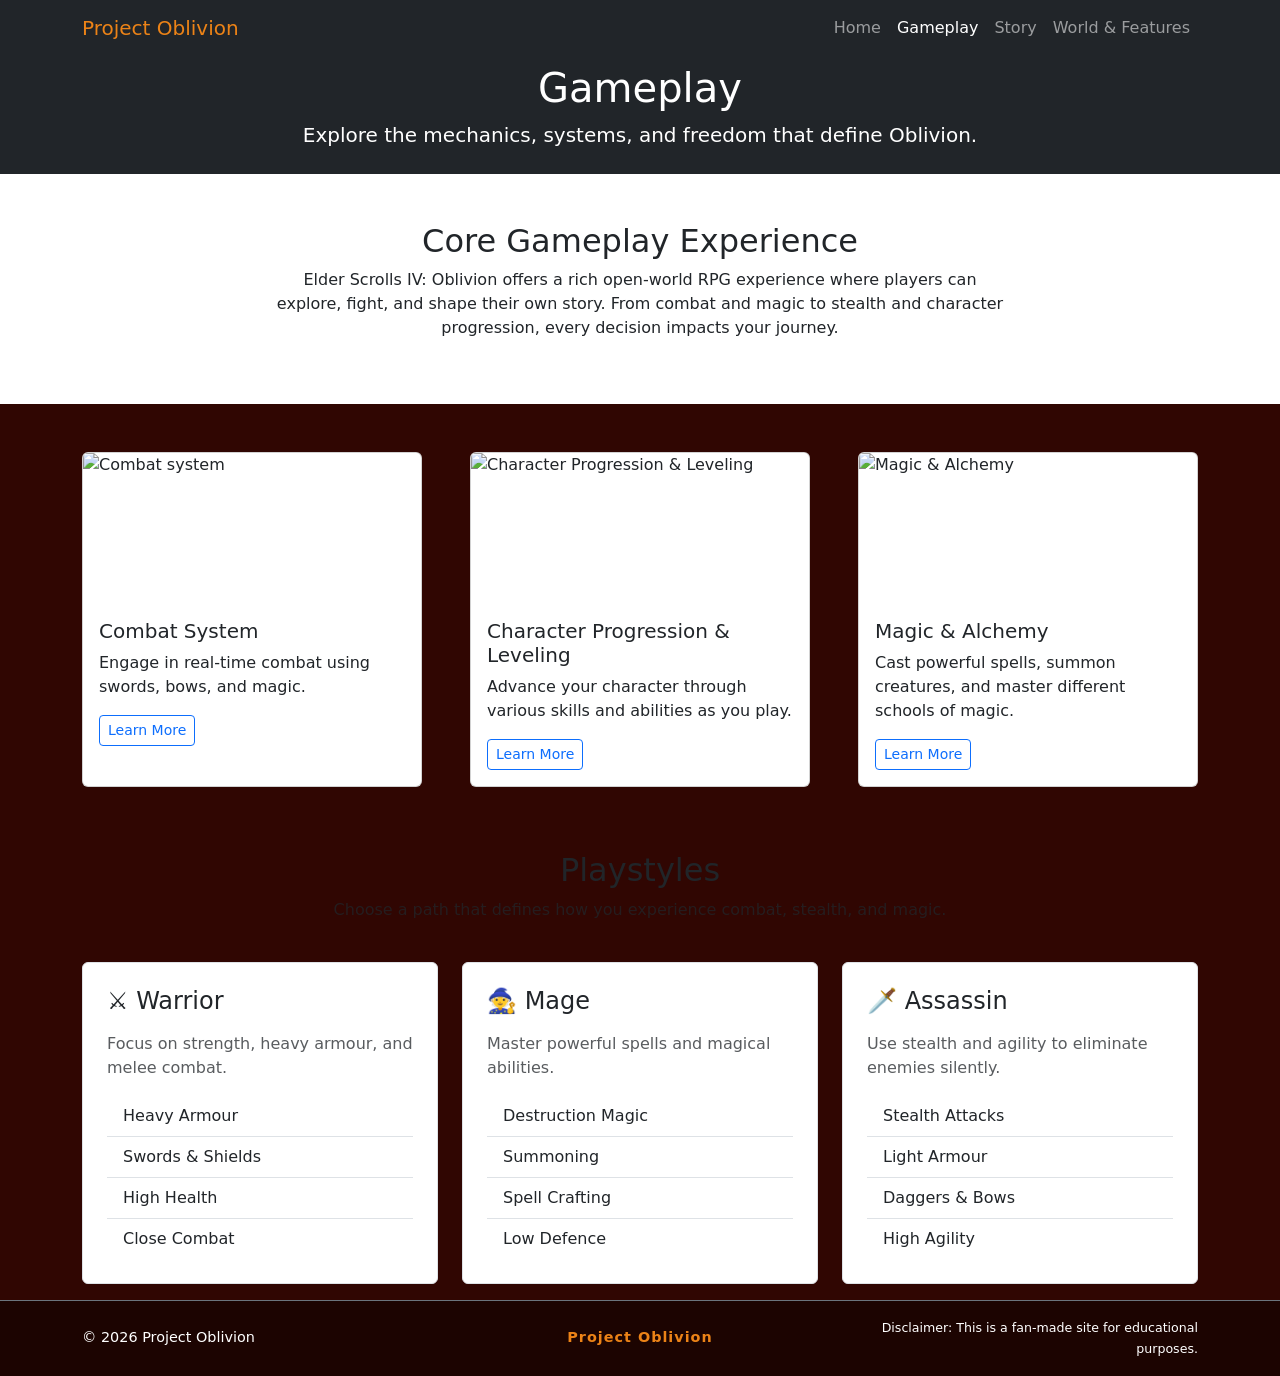
==== gameplay.html @ 2feae1a5 "Update section classes for gameplay styling and add background color Co-authored-by: Copilot <copilo" ====
<!doctype html>
<html lang="en">

<head>
  <meta charset="UTF-8" />
  <meta name="viewport" content="width=device-width, initial-scale=1.0" />

  <link rel="stylesheet" href="style.css" />
  <link href="https://cdn.jsdelivr.net/npm/bootstrap@5.3.3/dist/css/bootstrap.min.css" rel="stylesheet" />

  <title>Gameplay | Project Oblivion</title>
</head>

<body>
  <header>
    <nav class="navbar navbar-expand-lg navbar-dark bg-dark">
      <div class="container">
        <a class="navbar-brand" href="index.html">Project Oblivion</a>

        <button class="navbar-toggler" type="button" data-bs-toggle="collapse" data-bs-target="#mainNav"
          aria-controls="mainNav" aria-expanded="false" aria-label="Toggle navigation">
          <span class="navbar-toggler-icon"></span>
        </button>

        <div class="collapse navbar-collapse" id="mainNav">
          <ul class="navbar-nav ms-auto">
            <li class="nav-item">
              <a class="nav-link" href="index.html">Home</a>
            </li>
            <li class="nav-item">
              <a class="nav-link active" href="gameplay.html">Gameplay</a>
            </li>
            <li class="nav-item">
              <a class="nav-link" href="story.html">Story</a>
            </li>
            <li class="nav-item">
              <a class="nav-link" href="page3.html">World & Features</a>
            </li>
          </ul>
        </div>
      </div>
    </nav>
  </header>

  <main>
    <section class="bg-dark text-white text-center py-2">
      <div class="container">
        <h1 class="display-6">Gameplay</h1>
        <p class="lead">
          Explore the mechanics, systems, and freedom that define Oblivion.
        </p>
      </div>
    </section>

    <section class="py-5">
      <div class="container">
        <div class="row">
          <div class="col-lg-8 mx-auto text-center">
            <h2>Core Gameplay Experience</h2>
            <p>
              Elder Scrolls IV: Oblivion offers a rich open-world RPG
              experience where players can explore, fight, and shape their own
              story. From combat and magic to stealth and character
              progression, every decision impacts your journey.
            </p>
          </div>
        </div>
      </div>
    </section>

    <section class="py-5 gameplay-section">
      <div class="container">
        <div class="row g-5">

          <div class="col-md-4">
            <article class="card h-100">
              <img src="https://placehold.co/600x400?text=Combat" class="card-img-top" alt="Combat system" />

              <div class="card-body">
                <h5 class="card-title">Combat System</h5>
                <p class="card-text">
                  Engage in real-time combat using swords, bows, and magic.
                </p>
                <button class="btn btn-outline-primary btn-sm" data-bs-toggle="modal" data-bs-target="#combatModal">
                  Learn More
                </button>
              </div>
            </article>
          </div>


          <div class="col-md-4">
            <article class="card">
              <img src="https://placehold.co/600x400?text=Character Progression" class="card-img-top"
                alt="Character Progression & Leveling" />

              <div class="card-body">
                <h5 class="card-title">Character Progression & Leveling</h5>
                <p class="card-text">
                  Advance your character through various skills and abilities as you play.
                </p>
                <button class="btn btn-outline-primary btn-sm" data-bs-toggle="modal"
                  data-bs-target="#progressionModal">
                  Learn More
                </button>
              </div>
            </article>
          </div>

          <div class="col-md-4">
            <article class="card h-100">
              <img src="https://placehold.co/600x400?text=Magic & Alchemy" class="card-img-top" alt="Magic & Alchemy" />

              <div class="card-body">
                <h5 class="card-title">Magic & Alchemy</h5>
                <p class="card-text">
                  Cast powerful spells, summon creatures, and master different schools of magic.
                </p>
                <button class="btn btn-outline-primary btn-sm" data-bs-toggle="modal" data-bs-target="#magicModal">
                  Learn More
                </button>
              </div>
            </article>
          </div>

        </div>
      </div>
    </section>

    <section class="py-3 gameplay-section">
      <div class="container">

        <div class="row mb-4">
          <div class="col-lg-8 mx-auto text-center">
            <h2>Playstyles</h2>
            <p class="text-muted">
              Choose a path that defines how you experience combat, stealth, and magic.
            </p>
          </div>
        </div>

        <div class="row g-4">

          <div class="col-md-4">
            <div class="p-4 bg-white border rounded h-100 playstyle-card">
              <h4 class="mb-3">⚔️ Warrior</h4>
              <p class="text-muted">
                Focus on strength, heavy armour, and melee combat.
              </p>

              <ul class="list-group list-group-flush">
                <li class="list-group-item">Heavy Armour</li>
                <li class="list-group-item">Swords & Shields</li>
                <li class="list-group-item">High Health</li>
                <li class="list-group-item">Close Combat</li>
              </ul>
            </div>
          </div>

          <div class="col-md-4">
            <div class="p-4 bg-white border rounded h-100 playstyle-card">
              <h4 class="mb-3">🧙 Mage</h4>
              <p class="text-muted">
                Master powerful spells and magical abilities.
              </p>

              <ul class="list-group list-group-flush">
                <li class="list-group-item">Destruction Magic</li>
                <li class="list-group-item">Summoning</li>
                <li class="list-group-item">Spell Crafting</li>
                <li class="list-group-item">Low Defence</li>
              </ul>
            </div>
          </div>

          <div class="col-md-4">
            <div class="p-4 bg-white border rounded h-100 playstyle-card">
              <h4 class="mb-3">🗡️ Assassin</h4>
              <p class="text-muted">
                Use stealth and agility to eliminate enemies silently.
              </p>

              <ul class="list-group list-group-flush">
                <li class="list-group-item">Stealth Attacks</li>
                <li class="list-group-item">Light Armour</li>
                <li class="list-group-item">Daggers & Bows</li>
                <li class="list-group-item">High Agility</li>
              </ul>
            </div>
          </div>

        </div>
      </div>
    </section>

  </main>
  <footer class="text-white py-3 mt-auto border-top border-secondary">
    <div class="container">
      <div class="row align-items-center text-center text-md-start">
        <div class="col-md-4 mb-2 mb-md-0">
          <span>&copy; 2026 Project Oblivion</span>
        </div>

        <div class="col-md-4 text-md-center mb-2 mb-md-0">
          <strong>Project Oblivion</strong>
        </div>

        <div class="col-md-4 text-md-end">
          <small>
            Disclaimer: This is a fan-made site for educational purposes.
          </small>
        </div>
      </div>
    </div>
  </footer>

  <div class="modal fade" id="combatModal" tabindex="-1" aria-labelledby="combatModalLabel" aria-hidden="true">
    <div class="modal-dialog modal-lg modal-dialog-centered">
      <div class="modal-content">

        <div class="modal-header">
          <h5 class="modal-title" id="combatModalLabel">Combat System</h5>
          <button type="button" class="btn-close" data-bs-dismiss="modal" aria-label="Close"></button>
        </div>

        <div class="modal-body">
          <img src="https://placehold.co/800x400?text=Combat+Gameplay" class="img-fluid modal-img mb-3"
            alt="Combat gameplay">

          <h1>Mastering Combat</h1>

          <p>
            Oblivion's combat revolves around four weapon skills —
            Blade, Blunt, Hand to Hand, and Marksman — each tied to Strength or Agility.
            Blocking, timing, and counterattacks form the core of melee combat.
            Power attacks deal heavy damage and vary depending on movement direction.
            Against ranged enemies, strafing and timing are key to survival.
            Weapon durability also plays a major role in overall damage output.
          </p>
        </div>

        <div class="modal-footer">
          <button class="btn btn-secondary" data-bs-dismiss="modal">Close</button>
        </div>

      </div>
    </div>
  </div>

  <div class="modal fade" id="progressionModal" tabindex="-1" aria-labelledby="progressionModalLabel"
    aria-hidden="true">
    <div class="modal-dialog modal-lg modal-dialog-centered">
      <div class="modal-content">

        <div class="modal-header">
          <h5 class="modal-title" id="progressionModalLabel">Character Progression & Leveling</h5>
          <button type="button" class="btn-close" data-bs-dismiss="modal" aria-label="Close"></button>
        </div>

        <div class="modal-body">
          <img src="https://placehold.co/800x400?text=Character+Progression" class="img-fluid modal-img mb-3"
            alt="Character progression">

          <h1>Leveling System</h1>

          <p>
            In Oblivion, your skills improve by using them in gameplay.
            Combat, magic, and stealth actions directly influence your character growth.
            When you rest, you level up and allocate attribute bonuses.
          </p>

          <p>
            This system encourages organic development while still allowing strategic build optimization
            depending on how you play.
          </p>
        </div>

        <div class="modal-footer">
          <button class="btn btn-secondary" data-bs-dismiss="modal">Close</button>
        </div>

      </div>
    </div>
  </div>

  <div class="modal fade" id="magicModal" tabindex="-1" aria-labelledby="magicModalLabel" aria-hidden="true">
    <div class="modal-dialog modal-lg modal-dialog-centered">
      <div class="modal-content">

        <div class="modal-header">
          <h5 class="modal-title" id="magicModalLabel">Magic & Alchemy</h5>
          <button type="button" class="btn-close" data-bs-dismiss="modal" aria-label="Close"></button>
        </div>

        <div class="modal-body">
          <img src="https://placehold.co/800x400?text=Magic+%26+Alchemy" class="img-fluid modal-img mb-3"
            alt="Magic and alchemy">

          <h1>Arcane Systems</h1>

          <p>
            Magic is divided into schools such as Destruction, Restoration, Illusion, Conjuration,
            Alteration, and Mysticism. Each school offers unique abilities and playstyles.
          </p>

          <p>
            Alchemy allows you to craft potions and poisons from ingredients found across the world.
            Experimentation reveals effects and enables powerful custom combinations.
          </p>

          <p>
            Together, Magic and Alchemy create deep gameplay flexibility for any character build.
          </p>
        </div>

        <div class="modal-footer">
          <button class="btn btn-secondary" data-bs-dismiss="modal">Close</button>
        </div>

      </div>
    </div>
  </div>

  <script src="https://cdn.jsdelivr.net/npm/bootstrap@5.3.3/dist/js/bootstrap.bundle.min.js"></script>
</body>

</html>
---- style.css ----
:root {
    --coffee-bean: #140300;
    --coffee-bean-2: #1C0401;
    --rich-mahogany: #300602;
    --spicy-orange: #D24C0F;
    --tiger-orange: #EC8317;
}

body {
    font-family: Arial, sans-serif;
    background-color: var(--coffee-bean);
    color: '#fff';
}

.navbar {
    background-color: var(--coffee-bean-2) !important;
}

.navbar-brand {
    color: var(--tiger-orange) !important;
}

html, body {
    height: 100%;
    margin: 0;
}

body {
    display: flex;
    flex-direction: column;
}

main {
    flex: 1;
}

footer {
    font-size: 0.9rem;
    background-color: var(--coffee-bean-2) !important;
    color: white;
}

footer strong {
    color: var(--tiger-orange);
    letter-spacing: 1px;
}

.hero-slide {
    height: 40vh;
    background-size: cover;
    background-position: center;
    position: relative;
}

.hero-slide::before {
    content: "";
    position: absolute;
    top: 0;
    left: 0;
    right: 0;
    bottom: 0;
    background: rgba(0, 0, 0, 0.6);
}

.carousel-caption {
    z-index: 2;
}

.carousel-caption h1 {
    color: var(--tiger-orange);
    text-shadow: 0 0 10px rgba (236, 131, 23, 0.4);
}

.hero-slide-1 {
    background-image: url('images/hero1.jpg');
}

.hero-slide-2 {
    background-image: url('images/hero2.jpg');
}

.hero-slide-3 {
    background-image: url('images/hero3.jpg');
}

.hero-slide-4 {
    background-image: url('images/hero4.jpg');
}

.card {
    background-color: var(--coffee-bean-2);
    color: white;
}

.card-img-top {
    height: 150px;
    object-fit: cover;
    object-position: center;
}

.card-title {
    color: var(--spicy-orange);
}

.card-body {
    padding: 1rem;
}

.card-hover {
    transition: transform 0.3s ease, box-shadow 0.3s ease;
}

.card-hover:hover {
    transform: translateY(-8px);
    box-shadow: 0 10px 25px rgba(236, 131, 23, 0.25);
    border-color: var(--tiger-orange);
}

.modal-img {
    width: 100%;
    max-height: 200px;
    object-fit: cover;
}

.playstyle-card {
    display: flex;
    flex-direction: column;
    height: 100%;
}

.playstyle-card .list-group {
    margin-top: auto;
}

.bg-light {
    background-color: var(--rich-mahogany) !important;
}

.btn-primary {
    background-color: var(--spicy-orange);
    border-color: var(--spicy-orange);
}

.btn-primary:hover {
    background-color: var(--tiger-orange);
    border-color: var(--tiger-orange);
}

.gameplay-section {
    background-color: var(--rich-mahogany) !important;
}
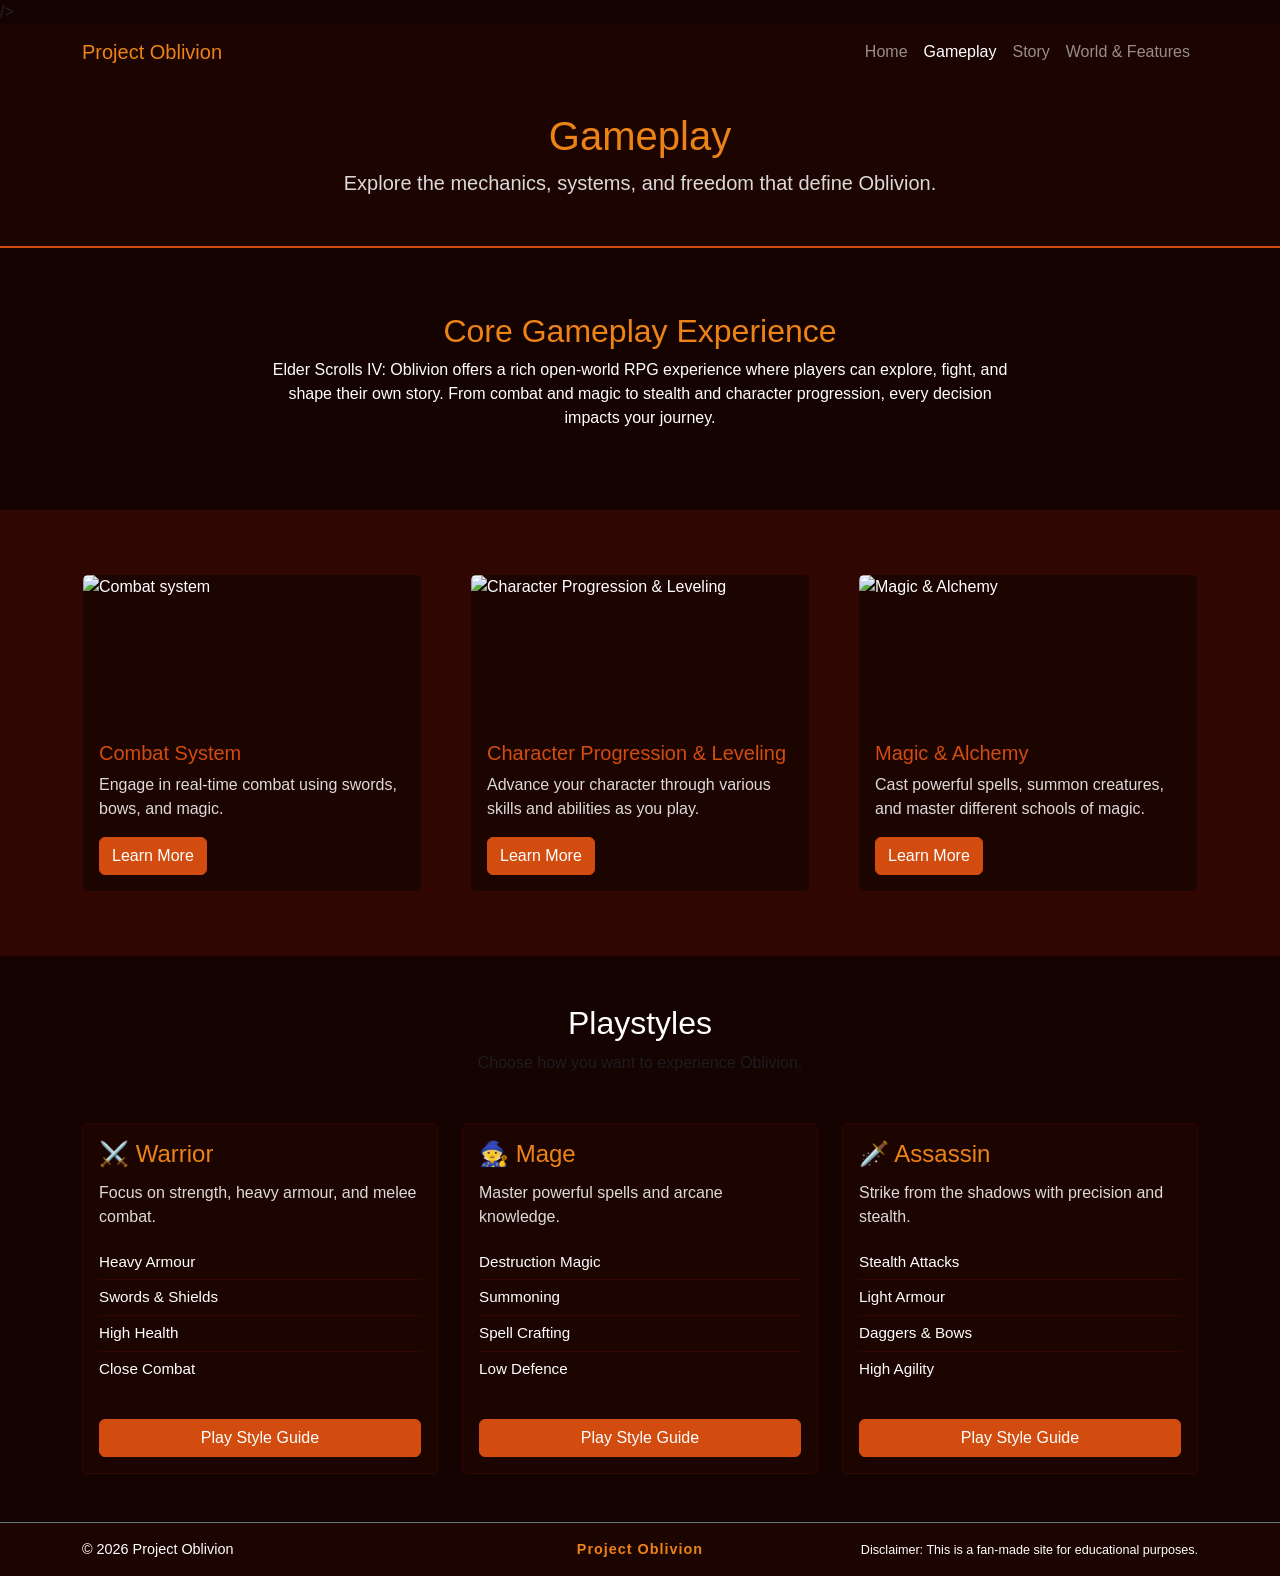
==== commit 212ae76d: "Refactor playstyle section layout and styles for improved design and readability Co-authored-by: Cop" ====
--- a/gameplay.html
+++ b/gameplay.html
@@ -4,9 +4,9 @@
 <head>
   <meta charset="UTF-8" />
   <meta name="viewport" content="width=device-width, initial-scale=1.0" />
-
+  <link href="https://cdn.jsdelivr.net/npm/bootstrap@5.3.3/dist/css/bootstrap.min.css" rel="stylesheet" />
   <link rel="stylesheet" href="style.css" />
-  <link href="https://cdn.jsdelivr.net/npm/bootstrap@5.3.3/dist/css/bootstrap.min.css" rel="stylesheet" />
+  />
 
   <title>Gameplay | Project Oblivion</title>
 </head>
@@ -43,7 +43,7 @@
   </header>
 
   <main>
-    <section class="bg-dark text-white text-center py-2">
+    <section class="page-hero text-center">
       <div class="container">
         <h1 class="display-6">Gameplay</h1>
         <p class="lead">
@@ -52,7 +52,7 @@
       </div>
     </section>
 
-    <section class="py-5">
+    <section class="content-section">
       <div class="container">
         <div class="row">
           <div class="col-lg-8 mx-auto text-center">
@@ -68,12 +68,12 @@
       </div>
     </section>
 
-    <section class="py-5 gameplay-section">
+    <section class="card-section">
       <div class="container">
         <div class="row g-5">
 
           <div class="col-md-4">
-            <article class="card h-100">
+            <article class="card h-100 card-hover theme-card">
               <img src="https://placehold.co/600x400?text=Combat" class="card-img-top" alt="Combat system" />
 
               <div class="card-body">
@@ -81,7 +81,7 @@
                 <p class="card-text">
                   Engage in real-time combat using swords, bows, and magic.
                 </p>
-                <button class="btn btn-outline-primary btn-sm" data-bs-toggle="modal" data-bs-target="#combatModal">
+                <button class="btn btn-primary" data-bs-toggle="modal" data-bs-target="#combatModal">
                   Learn More
                 </button>
               </div>
@@ -90,7 +90,7 @@
 
 
           <div class="col-md-4">
-            <article class="card">
+            <article class="card h-100 card-hover theme-card">
               <img src="https://placehold.co/600x400?text=Character Progression" class="card-img-top"
                 alt="Character Progression & Leveling" />
 
@@ -99,8 +99,7 @@
                 <p class="card-text">
                   Advance your character through various skills and abilities as you play.
                 </p>
-                <button class="btn btn-outline-primary btn-sm" data-bs-toggle="modal"
-                  data-bs-target="#progressionModal">
+                <button class="btn btn-primary" data-bs-toggle="modal" data-bs-target="#progressionModal">
                   Learn More
                 </button>
               </div>
@@ -108,7 +107,7 @@
           </div>
 
           <div class="col-md-4">
-            <article class="card h-100">
+            <article class="card h-100 card-hover theme-card">
               <img src="https://placehold.co/600x400?text=Magic & Alchemy" class="card-img-top" alt="Magic & Alchemy" />
 
               <div class="card-body">
@@ -116,7 +115,7 @@
                 <p class="card-text">
                   Cast powerful spells, summon creatures, and master different schools of magic.
                 </p>
-                <button class="btn btn-outline-primary btn-sm" data-bs-toggle="modal" data-bs-target="#magicModal">
+                <button class="btn btn-primary" data-bs-toggle="modal" data-bs-target="#magicModal">
                   Learn More
                 </button>
               </div>
@@ -127,66 +126,75 @@
       </div>
     </section>
 
-    <section class="py-3 gameplay-section">
-      <div class="container">
-
-        <div class="row mb-4">
-          <div class="col-lg-8 mx-auto text-center">
-            <h2>Playstyles</h2>
-            <p class="text-muted">
-              Choose a path that defines how you experience combat, stealth, and magic.
-            </p>
-          </div>
+    <section class="playstyle-section py-5">
+      <div class="container">
+
+        <div class="text-center mb-5">
+          <h2>Playstyles</h2>
+          <p class="text-muted">
+            Choose how you want to experience Oblivion.
+          </p>
         </div>
 
         <div class="row g-4">
-
-          <div class="col-md-4">
-            <div class="p-4 bg-white border rounded h-100 playstyle-card">
-              <h4 class="mb-3">⚔️ Warrior</h4>
-              <p class="text-muted">
-                Focus on strength, heavy armour, and melee combat.
-              </p>
-
-              <ul class="list-group list-group-flush">
-                <li class="list-group-item">Heavy Armour</li>
-                <li class="list-group-item">Swords & Shields</li>
-                <li class="list-group-item">High Health</li>
-                <li class="list-group-item">Close Combat</li>
-              </ul>
-            </div>
-          </div>
-
-          <div class="col-md-4">
-            <div class="p-4 bg-white border rounded h-100 playstyle-card">
-              <h4 class="mb-3">🧙 Mage</h4>
-              <p class="text-muted">
-                Master powerful spells and magical abilities.
-              </p>
-
-              <ul class="list-group list-group-flush">
-                <li class="list-group-item">Destruction Magic</li>
-                <li class="list-group-item">Summoning</li>
-                <li class="list-group-item">Spell Crafting</li>
-                <li class="list-group-item">Low Defence</li>
-              </ul>
-            </div>
-          </div>
-
-          <div class="col-md-4">
-            <div class="p-4 bg-white border rounded h-100 playstyle-card">
-              <h4 class="mb-3">🗡️ Assassin</h4>
-              <p class="text-muted">
-                Use stealth and agility to eliminate enemies silently.
-              </p>
-
-              <ul class="list-group list-group-flush">
-                <li class="list-group-item">Stealth Attacks</li>
-                <li class="list-group-item">Light Armour</li>
-                <li class="list-group-item">Daggers & Bows</li>
-                <li class="list-group-item">High Agility</li>
-              </ul>
-            </div>
+          <div class="col-md-4">
+            <article class="card playstyle-card h-100">
+              <div class="card-body d-flex flex-column">
+                <h4 class="playstyle-title">⚔️ Warrior</h4>
+                <p class="playstyle-text">
+                  Focus on strength, heavy armour, and melee combat.
+                </p>
+
+                <ul class="playstyle-list list-unstyled mt-auto">
+                  <li>Heavy Armour</li>
+                  <li>Swords & Shields</li>
+                  <li>High Health</li>
+                  <li>Close Combat</li>
+                </ul>
+
+                <a href="#" class="btn btn-primary mt-3">Play Style Guide</a>
+              </div>
+            </article>
+          </div>
+
+          <div class="col-md-4">
+            <article class="card playstyle-card h-100">
+              <div class="card-body d-flex flex-column">
+                <h4 class="playstyle-title">🧙 Mage</h4>
+                <p class="playstyle-text">
+                  Master powerful spells and arcane knowledge.
+                </p>
+
+                <ul class="playstyle-list list-unstyled mt-auto">
+                  <li>Destruction Magic</li>
+                  <li>Summoning</li>
+                  <li>Spell Crafting</li>
+                  <li>Low Defence</li>
+                </ul>
+
+                <a href="#" class="btn btn-primary mt-3">Play Style Guide</a>
+              </div>
+            </article>
+          </div>
+
+          <div class="col-md-4">
+            <article class="card playstyle-card h-100">
+              <div class="card-body d-flex flex-column">
+                <h4 class="playstyle-title">🗡️ Assassin</h4>
+                <p class="playstyle-text">
+                  Strike from the shadows with precision and stealth.
+                </p>
+
+                <ul class="playstyle-list list-unstyled mt-auto">
+                  <li>Stealth Attacks</li>
+                  <li>Light Armour</li>
+                  <li>Daggers & Bows</li>
+                  <li>High Agility</li>
+                </ul>
+
+                <a href="#" class="btn btn-primary mt-3">Play Style Guide</a>
+              </div>
+            </article>
           </div>
 
         </div>
--- a/style.css
+++ b/style.css
@@ -146,6 +146,84 @@
     border-color: var(--tiger-orange);
 }
 
-.gameplay-section {
-    background-color: var(--rich-mahogany) !important;
-}+.list-group-item {
+    background-color: var(--coffee-bean-2);
+    color: white;
+    border-color: var(--rich-mahogany)
+}
+
+.page-hero {
+    background-color: var(--coffee-bean-2);
+    color: white;
+    padding: 2rem 0;
+    border-bottom: 2px solid var(--spicy-orange);
+}
+
+.page-hero h1 {
+    color: var(--tiger-orange);
+}
+
+.page-hero p {
+    color: rgba(255, 255, 255, 0.85);
+}
+
+.content-section {
+    background-color: var(--coffee-bean);
+    color: white;
+    padding: 4rem 0;
+}
+
+.content-section h2 {
+    color: var(--tiger-orange);
+}
+
+.card-section {
+    background-color: var(--rich-mahogany);
+    padding: 4rem 0;
+}
+
+.theme-card {
+    background-color: var(--coffee-bean-2) !important;
+    color: white !important;
+    border: 1px solid var(--rich-mahogany) !important;
+}
+
+.theme-card .card-title {
+    color: var(--spicy-orange);
+}
+
+.theme-card .card-text {
+    color: rgba(255, 255, 255, 0.85);
+}
+
+.playstyle-section {
+    background-color: var(--coffee-bean);
+    color: white;
+}
+
+.playstyle-card {
+    background-color: var(--coffee-bean-2);
+    border: 1px solid var(--rich-mahogany);
+    transition: transform 0.3s ease, box-shadow 0.3s ease;
+}
+
+.playstyle-title {
+    color: var(--tiger-orange);
+    margin-bottom: 0.75rem;
+}
+
+.playstyle-text {
+    color: rgba(255, 255, 255, 0.85);
+}
+
+.playstyle-list li {
+    padding: 6px 0;
+    border-bottom: 1px solid var(--rich-mahogany);
+    color: white;
+    font-size: 0.95rem;
+}
+
+.playstyle-list li:last-child {
+    border-bottom: none;
+}
+
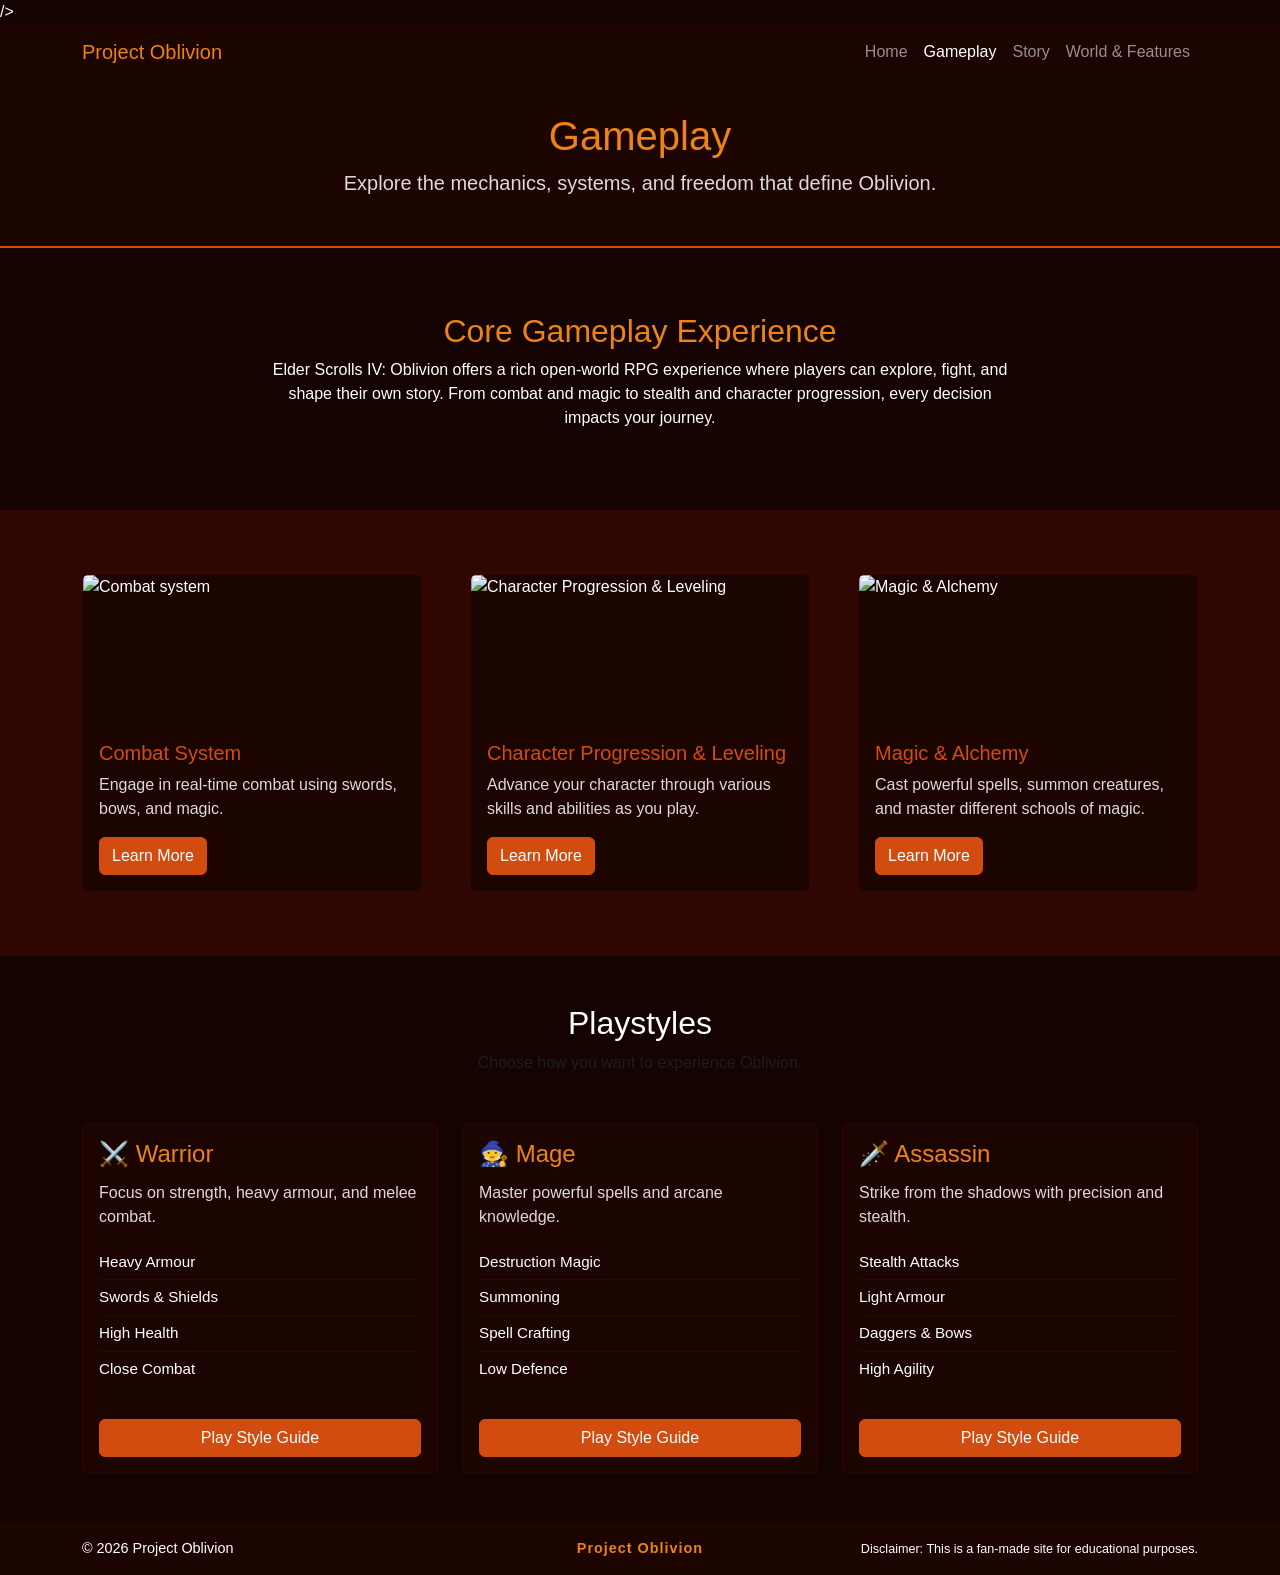
==== commit 3ed02169: "Remove redundant background class from navbar in gameplay, index, and story pages for improved consi" ====
--- a/gameplay.html
+++ b/gameplay.html
@@ -13,7 +13,7 @@
 
 <body>
   <header>
-    <nav class="navbar navbar-expand-lg navbar-dark bg-dark">
+    <nav class="navbar navbar-expand-lg navbar-dark">
       <div class="container">
         <a class="navbar-brand" href="index.html">Project Oblivion</a>
 
@@ -202,7 +202,7 @@
     </section>
 
   </main>
-  <footer class="text-white py-3 mt-auto border-top border-secondary">
+  <footer class="text-white py-3 mt-auto">
     <div class="container">
       <div class="row align-items-center text-center text-md-start">
         <div class="col-md-4 mb-2 mb-md-0">
--- a/style.css
+++ b/style.css
@@ -6,26 +6,15 @@
     --tiger-orange: #EC8317;
 }
 
+html, body {
+    height: 100%;
+    margin: 0;
+}
+
 body {
     font-family: Arial, sans-serif;
     background-color: var(--coffee-bean);
-    color: '#fff';
-}
-
-.navbar {
-    background-color: var(--coffee-bean-2) !important;
-}
-
-.navbar-brand {
-    color: var(--tiger-orange) !important;
-}
-
-html, body {
-    height: 100%;
-    margin: 0;
-}
-
-body {
+    color: #fff;
     display: flex;
     flex-direction: column;
 }
@@ -34,10 +23,20 @@
     flex: 1;
 }
 
+.navbar {
+    background-color: var(--coffee-bean-2);
+}
+
+.navbar-brand {
+    color: var(--tiger-orange);
+}
+
 footer {
     font-size: 0.9rem;
-    background-color: var(--coffee-bean-2) !important;
-    color: white;
+    background-color: var(--coffee-bean-2);
+    color: white;
+    border-top: none;
+    margin-top: 0;
 }
 
 footer strong {
@@ -55,10 +54,7 @@
 .hero-slide::before {
     content: "";
     position: absolute;
-    top: 0;
-    left: 0;
-    right: 0;
-    bottom: 0;
+    inset: 0;
     background: rgba(0, 0, 0, 0.6);
 }
 
@@ -68,34 +64,23 @@
 
 .carousel-caption h1 {
     color: var(--tiger-orange);
-    text-shadow: 0 0 10px rgba (236, 131, 23, 0.4);
-}
-
-.hero-slide-1 {
-    background-image: url('images/hero1.jpg');
-}
-
-.hero-slide-2 {
-    background-image: url('images/hero2.jpg');
-}
-
-.hero-slide-3 {
-    background-image: url('images/hero3.jpg');
-}
-
-.hero-slide-4 {
-    background-image: url('images/hero4.jpg');
-}
+    text-shadow: 0 0 10px rgba(236, 131, 23, 0.4);
+}
+
+.hero-slide-1 { background-image: url('images/hero1.jpg'); }
+.hero-slide-2 { background-image: url('images/hero2.jpg'); }
+.hero-slide-3 { background-image: url('images/hero3.jpg'); }
+.hero-slide-4 { background-image: url('images/hero4.jpg'); }
 
 .card {
     background-color: var(--coffee-bean-2);
     color: white;
+    border: 1px solid var(--rich-mahogany);
 }
 
 .card-img-top {
     height: 150px;
     object-fit: cover;
-    object-position: center;
 }
 
 .card-title {
@@ -107,7 +92,7 @@
 }
 
 .card-hover {
-    transition: transform 0.3s ease, box-shadow 0.3s ease;
+    transition: transform 0.3s ease, box-shadow 0.3s ease, border-color 0.3s ease;
 }
 
 .card-hover:hover {
@@ -122,20 +107,6 @@
     object-fit: cover;
 }
 
-.playstyle-card {
-    display: flex;
-    flex-direction: column;
-    height: 100%;
-}
-
-.playstyle-card .list-group {
-    margin-top: auto;
-}
-
-.bg-light {
-    background-color: var(--rich-mahogany) !important;
-}
-
 .btn-primary {
     background-color: var(--spicy-orange);
     border-color: var(--spicy-orange);
@@ -149,7 +120,7 @@
 .list-group-item {
     background-color: var(--coffee-bean-2);
     color: white;
-    border-color: var(--rich-mahogany)
+    border-color: var(--rich-mahogany);
 }
 
 .page-hero {
@@ -183,9 +154,9 @@
 }
 
 .theme-card {
-    background-color: var(--coffee-bean-2) !important;
-    color: white !important;
-    border: 1px solid var(--rich-mahogany) !important;
+    background-color: var(--coffee-bean-2);
+    color: white;
+    border: 1px solid var(--rich-mahogany);
 }
 
 .theme-card .card-title {
@@ -204,7 +175,13 @@
 .playstyle-card {
     background-color: var(--coffee-bean-2);
     border: 1px solid var(--rich-mahogany);
-    transition: transform 0.3s ease, box-shadow 0.3s ease;
+    transition: transform 0.3s ease, box-shadow 0.3s ease, border-color 0.3s ease;
+}
+
+.playstyle-card:hover {
+    transform: translateY(-8px);
+    box-shadow: 0 10px 25px rgba(236, 131, 23, 0.25);
+    border-color: var(--tiger-orange);
 }
 
 .playstyle-title {
@@ -227,3 +204,6 @@
     border-bottom: none;
 }
 
+.bg-light {
+    background-color: var(--rich-mahogany);
+}
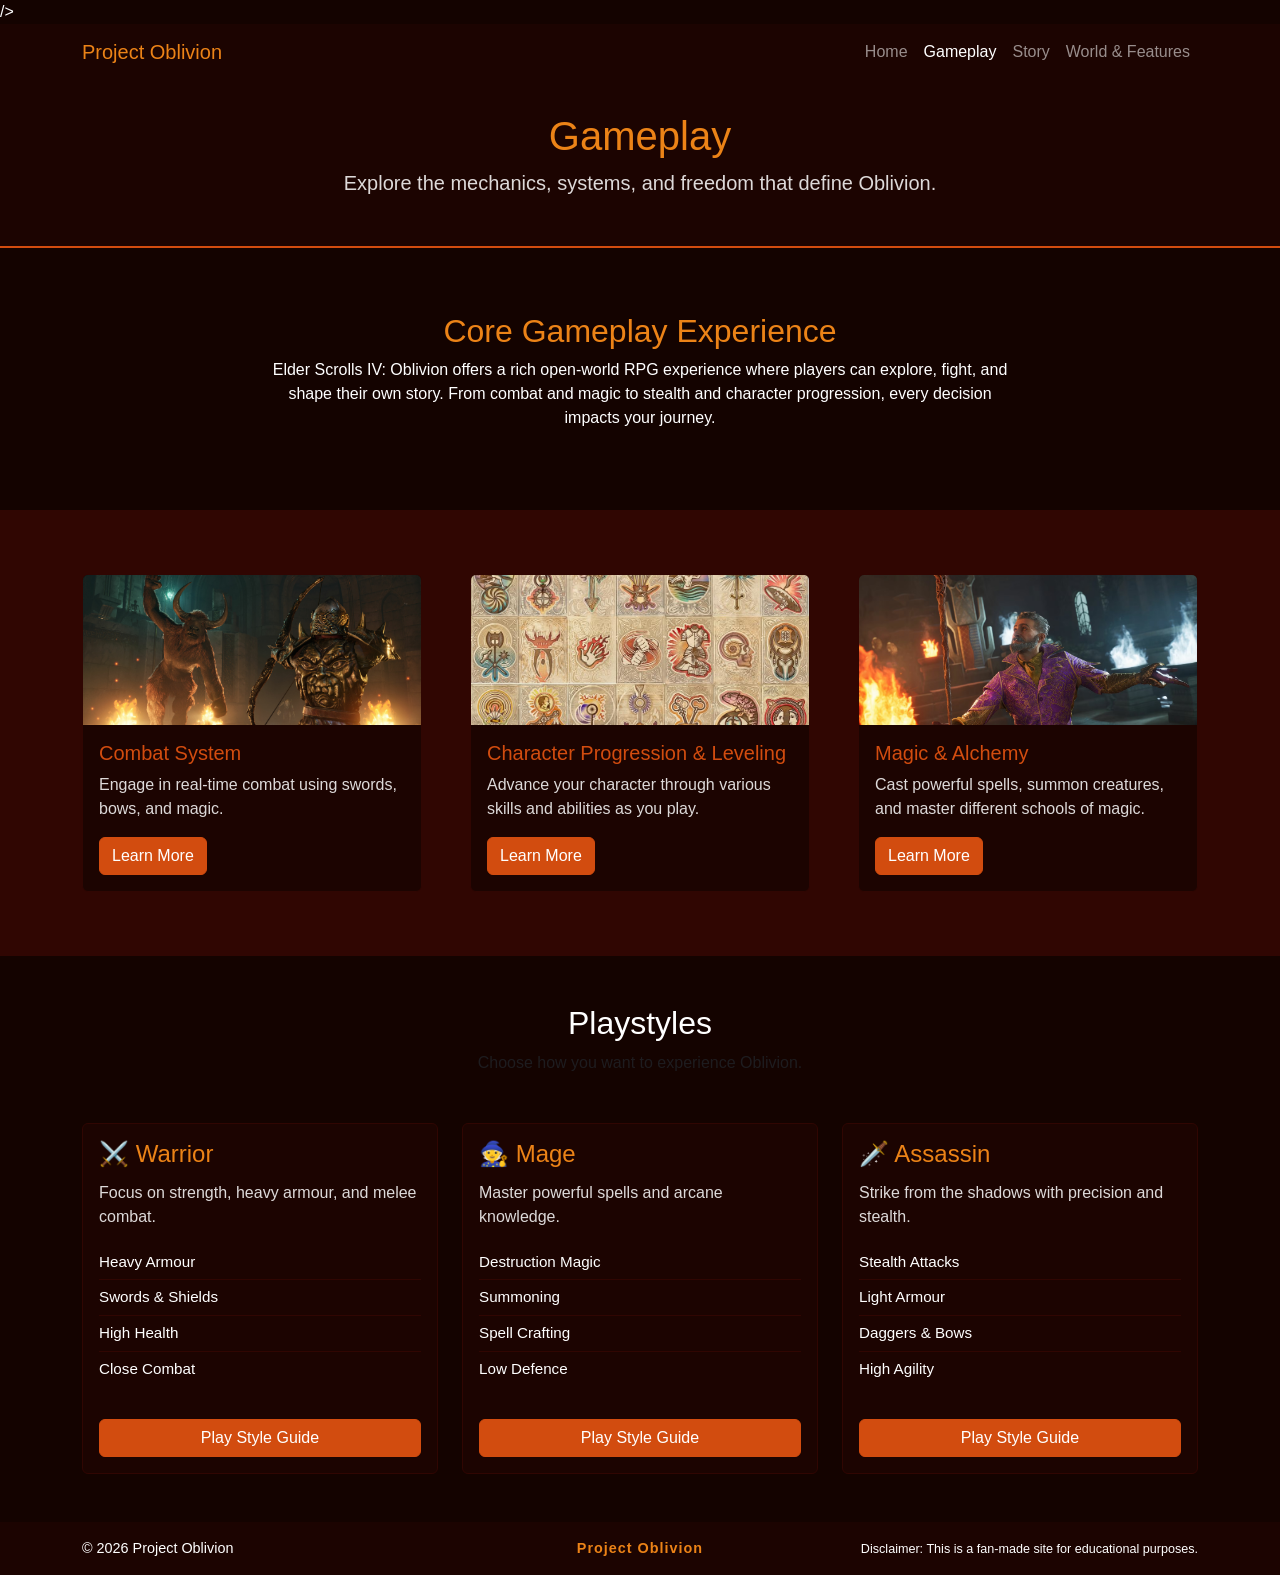
==== commit 2465b114: "Add images for card-section and linked to images" ====
--- a/gameplay.html
+++ b/gameplay.html
@@ -74,7 +74,7 @@
 
           <div class="col-md-4">
             <article class="card h-100 card-hover theme-card">
-              <img src="https://placehold.co/600x400?text=Combat" class="card-img-top" alt="Combat system" />
+              <img src="images/combat.jpg" class="card-img-top" alt="Combat system" />
 
               <div class="card-body">
                 <h5 class="card-title">Combat System</h5>
@@ -91,7 +91,7 @@
 
           <div class="col-md-4">
             <article class="card h-100 card-hover theme-card">
-              <img src="https://placehold.co/600x400?text=Character Progression" class="card-img-top"
+              <img src="images/progression.jpg" class="card-img-top"
                 alt="Character Progression & Leveling" />
 
               <div class="card-body">
@@ -108,7 +108,7 @@
 
           <div class="col-md-4">
             <article class="card h-100 card-hover theme-card">
-              <img src="https://placehold.co/600x400?text=Magic & Alchemy" class="card-img-top" alt="Magic & Alchemy" />
+              <img src="images/magic.jpg" class="card-img-top" alt="Magic & Alchemy" />
 
               <div class="card-body">
                 <h5 class="card-title">Magic & Alchemy</h5>
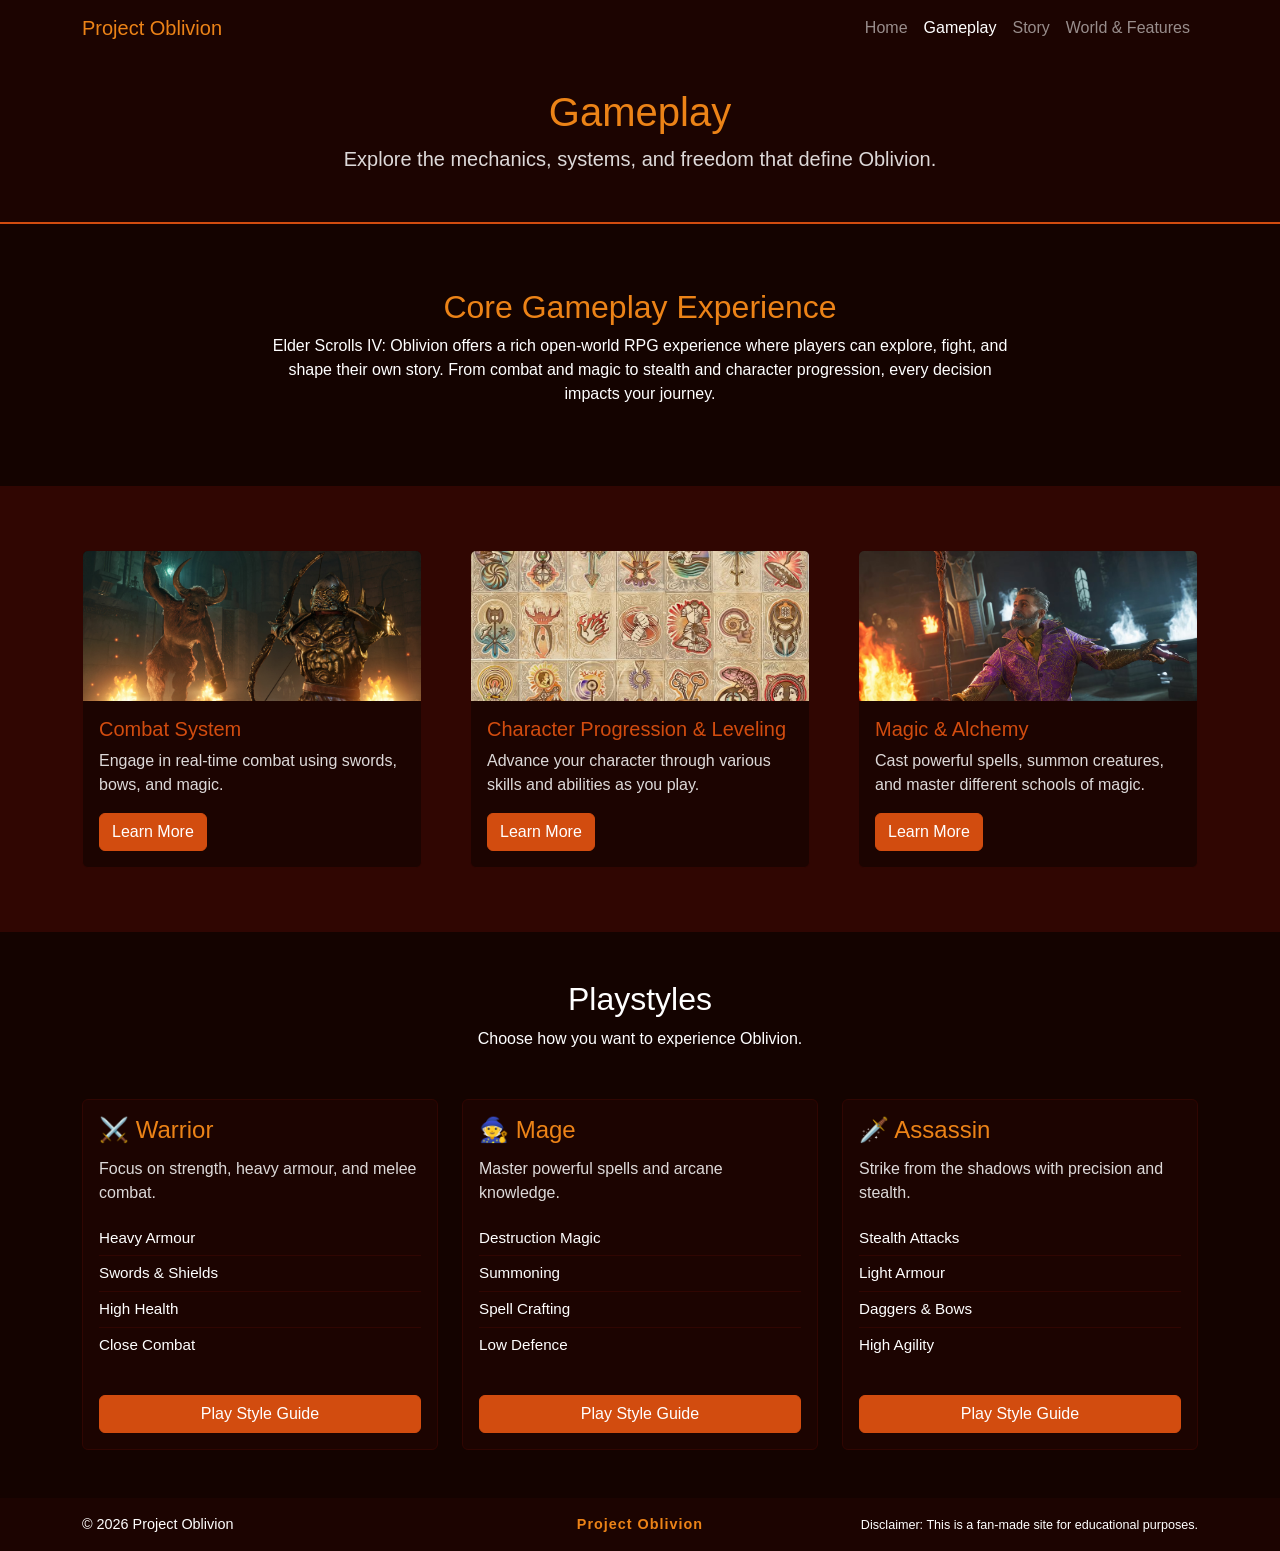
==== commit d64088db: "Update button styles for consistency across gameplay and story sections Co-authored-by: Copilot <cop" ====
--- a/gameplay.html
+++ b/gameplay.html
@@ -6,7 +6,6 @@
   <meta name="viewport" content="width=device-width, initial-scale=1.0" />
   <link href="https://cdn.jsdelivr.net/npm/bootstrap@5.3.3/dist/css/bootstrap.min.css" rel="stylesheet" />
   <link rel="stylesheet" href="style.css" />
-  />
 
   <title>Gameplay | Project Oblivion</title>
 </head>
@@ -34,7 +33,7 @@
               <a class="nav-link" href="story.html">Story</a>
             </li>
             <li class="nav-item">
-              <a class="nav-link" href="page3.html">World & Features</a>
+              <a class="nav-link" href="world&features.html">World & Features</a>
             </li>
           </ul>
         </div>
@@ -81,7 +80,7 @@
                 <p class="card-text">
                   Engage in real-time combat using swords, bows, and magic.
                 </p>
-                <button class="btn btn-primary" data-bs-toggle="modal" data-bs-target="#combatModal">
+                <button class="btn btn-primary btn-card-bottom-left" data-bs-toggle="modal" data-bs-target="#combatModal">
                   Learn More
                 </button>
               </div>
@@ -99,7 +98,7 @@
                 <p class="card-text">
                   Advance your character through various skills and abilities as you play.
                 </p>
-                <button class="btn btn-primary" data-bs-toggle="modal" data-bs-target="#progressionModal">
+                <button class="btn btn-primary btn-card-bottom-left" data-bs-toggle="modal" data-bs-target="#progressionModal">
                   Learn More
                 </button>
               </div>
@@ -115,7 +114,7 @@
                 <p class="card-text">
                   Cast powerful spells, summon creatures, and master different schools of magic.
                 </p>
-                <button class="btn btn-primary" data-bs-toggle="modal" data-bs-target="#magicModal">
+                <button class="btn btn-primary btn-card-bottom-left" data-bs-toggle="modal" data-bs-target="#magicModal">
                   Learn More
                 </button>
               </div>
@@ -131,7 +130,7 @@
 
         <div class="text-center mb-5">
           <h2>Playstyles</h2>
-          <p class="text-muted">
+          <p>
             Choose how you want to experience Oblivion.
           </p>
         </div>
--- a/style.css
+++ b/style.css
@@ -13,7 +13,7 @@
 
 body {
     font-family: Arial, sans-serif;
-    background-color: var(--coffee-bean);
+    background-color: var(--rich-mahogany);
     color: #fff;
     display: flex;
     flex-direction: column;
@@ -204,6 +204,59 @@
     border-bottom: none;
 }
 
-.bg-light {
+.story-cards .card-body {
+    display: flex;
+    flex-direction: column;
+    height: 100%;
+}
+
+.story-cards .btn {
+    margin-top: auto;
+    align-self: flex-start;
+}
+
+.side-quests .theme-card {
+    transition: transform 0.3s ease, box-shadow 0.3s ease;
+}
+
+.side-quests .theme-card:hover {
+    transform: translateY(-8px) scale(1.05);
+    box-shadow: 0 12px 30px rgba(236, 131, 23, 0.3);
+    border-color: var(--tiger-orange);
+}
+
+#storyAccordion .accordion-item {
+    background-color: var(--coffee-bean-2);
+    border: 1px solid var(--rich-mahogany);
+    margin-bottom: 10px;
+    border-radius: 6px;
+    overflow: hidden;
+}
+
+#storyAccordion .accordion-button {
+    background-color: var(--coffee-bean-2);
+    color: white;
+    font-weight: 500;
+    box-shadow: none;
+}
+
+#storyAccordion .accordion-button:not(.collapsed) {
     background-color: var(--rich-mahogany);
+    color: var(--tiger-orange);
+}
+
+#storyAccordion .accordion-body {
+    background-color: var(--coffee-bean-2);
+    color: rgba(255, 255, 255, 0.85);
+    border-top: 1px solid var(--rich-mahogany);
+}
+
+.modal-content {
+    background-color: var(--coffee-bean-2);
+    color: white;
+    border: 1px solid var(--rich-mahogany);
+}
+
+.modal-header {
+    border-bottom: 1px solid var(--rich-mahogany);
 }
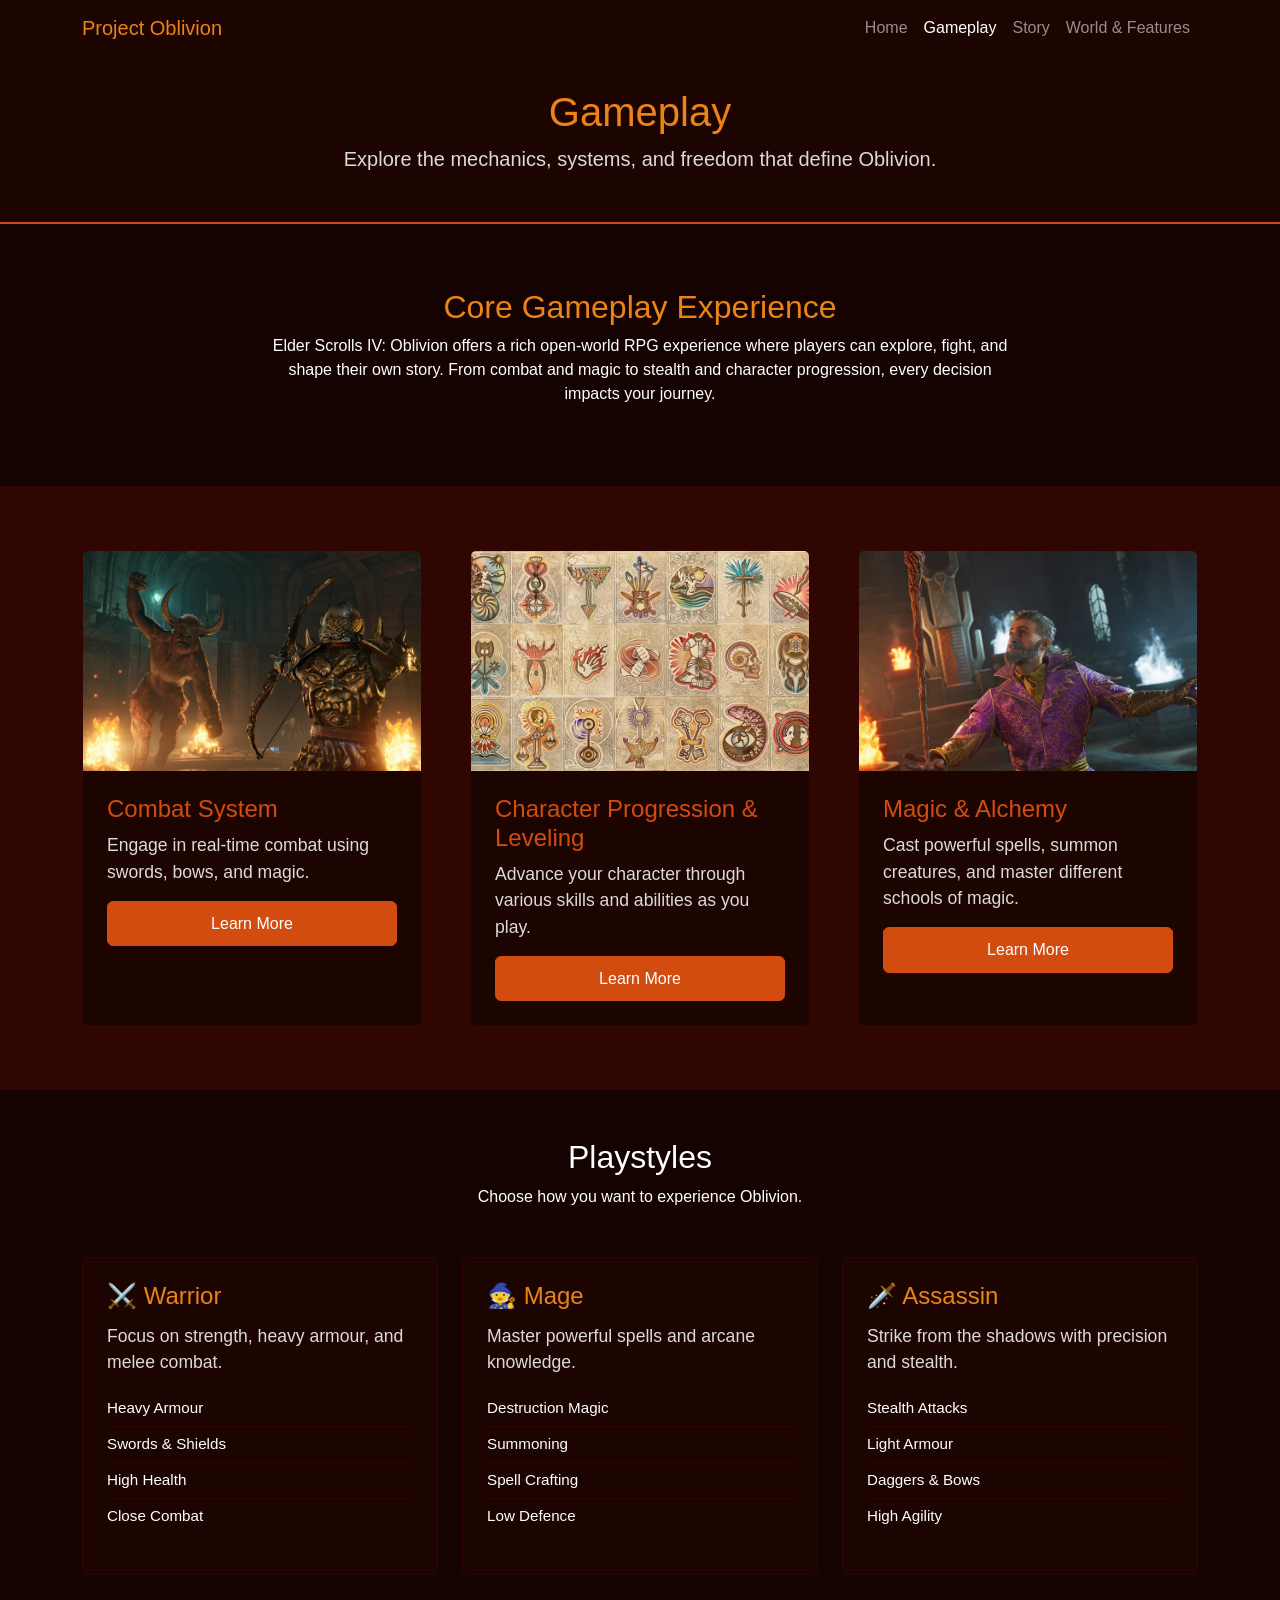
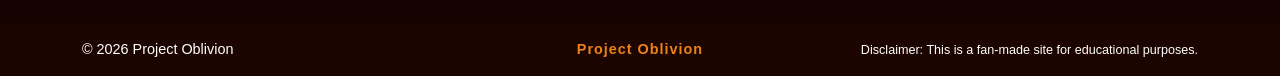
==== commit 14757c42: "Remove duplicate "Play Style Guide" buttons from card sections" ====
--- a/gameplay.html
+++ b/gameplay.html
@@ -75,12 +75,13 @@
             <article class="card h-100 card-hover theme-card">
               <img src="images/combat.jpg" class="card-img-top" alt="Combat system" />
 
-              <div class="card-body">
+              <div class="card-body d-flex flex-column">
                 <h5 class="card-title">Combat System</h5>
                 <p class="card-text">
                   Engage in real-time combat using swords, bows, and magic.
                 </p>
-                <button class="btn btn-primary btn-card-bottom-left" data-bs-toggle="modal" data-bs-target="#combatModal">
+                <button class="btn btn-primary btn-card-bottom-left" data-bs-toggle="modal"
+                  data-bs-target="#combatModal">
                   Learn More
                 </button>
               </div>
@@ -90,15 +91,15 @@
 
           <div class="col-md-4">
             <article class="card h-100 card-hover theme-card">
-              <img src="images/progression.jpg" class="card-img-top"
-                alt="Character Progression & Leveling" />
-
-              <div class="card-body">
+              <img src="images/progression.jpg" class="card-img-top" alt="Character Progression & Leveling" />
+
+              <div class="card-body d-flex flex-column">
                 <h5 class="card-title">Character Progression & Leveling</h5>
                 <p class="card-text">
                   Advance your character through various skills and abilities as you play.
                 </p>
-                <button class="btn btn-primary btn-card-bottom-left" data-bs-toggle="modal" data-bs-target="#progressionModal">
+                <button class="btn btn-primary btn-card-bottom-left" data-bs-toggle="modal"
+                  data-bs-target="#progressionModal">
                   Learn More
                 </button>
               </div>
@@ -109,12 +110,13 @@
             <article class="card h-100 card-hover theme-card">
               <img src="images/magic.jpg" class="card-img-top" alt="Magic & Alchemy" />
 
-              <div class="card-body">
+              <div class="card-body d-flex flex-column">
                 <h5 class="card-title">Magic & Alchemy</h5>
                 <p class="card-text">
                   Cast powerful spells, summon creatures, and master different schools of magic.
                 </p>
-                <button class="btn btn-primary btn-card-bottom-left" data-bs-toggle="modal" data-bs-target="#magicModal">
+                <button class="btn btn-primary btn-card-bottom-left" data-bs-toggle="modal"
+                  data-bs-target="#magicModal">
                   Learn More
                 </button>
               </div>
@@ -151,7 +153,6 @@
                   <li>Close Combat</li>
                 </ul>
 
-                <a href="#" class="btn btn-primary mt-3">Play Style Guide</a>
               </div>
             </article>
           </div>
@@ -171,7 +172,6 @@
                   <li>Low Defence</li>
                 </ul>
 
-                <a href="#" class="btn btn-primary mt-3">Play Style Guide</a>
               </div>
             </article>
           </div>
@@ -191,7 +191,6 @@
                   <li>High Agility</li>
                 </ul>
 
-                <a href="#" class="btn btn-primary mt-3">Play Style Guide</a>
               </div>
             </article>
           </div>
--- a/style.css
+++ b/style.css
@@ -259,4 +259,43 @@
 
 .modal-header {
     border-bottom: 1px solid var(--rich-mahogany);
-}+}
+
+.map-card {
+    border: 2px solid var(--spicy-orange);
+    box-shadow: 0 0 20px rgba(236, 131, 23, 0.15);
+}
+
+.feature-card {
+    transition: transform 0.3s ease, box-shadow 0.3s ease;
+}
+
+.feature-card:hover {
+    transform: translateY(-10px) scale(1.04);
+    box-shadow: 0 12px 30px rgba(236, 131, 23, 0.25);
+    border-color: var(--tiger-orange);
+}
+
+@media (min-width: 1200px) {
+    .card {
+        font-size: 1.1rem;
+    }
+
+    .card-title {
+        font-size: 1.5rem;
+    }
+
+    .card-img-top {
+        height: 220px;
+    }
+
+    .card-body {
+        padding: 1.5rem;
+    }
+
+    .btn {
+        font-size: 1rem;
+        padding: 0.6rem 1.2rem;
+    }
+}
+
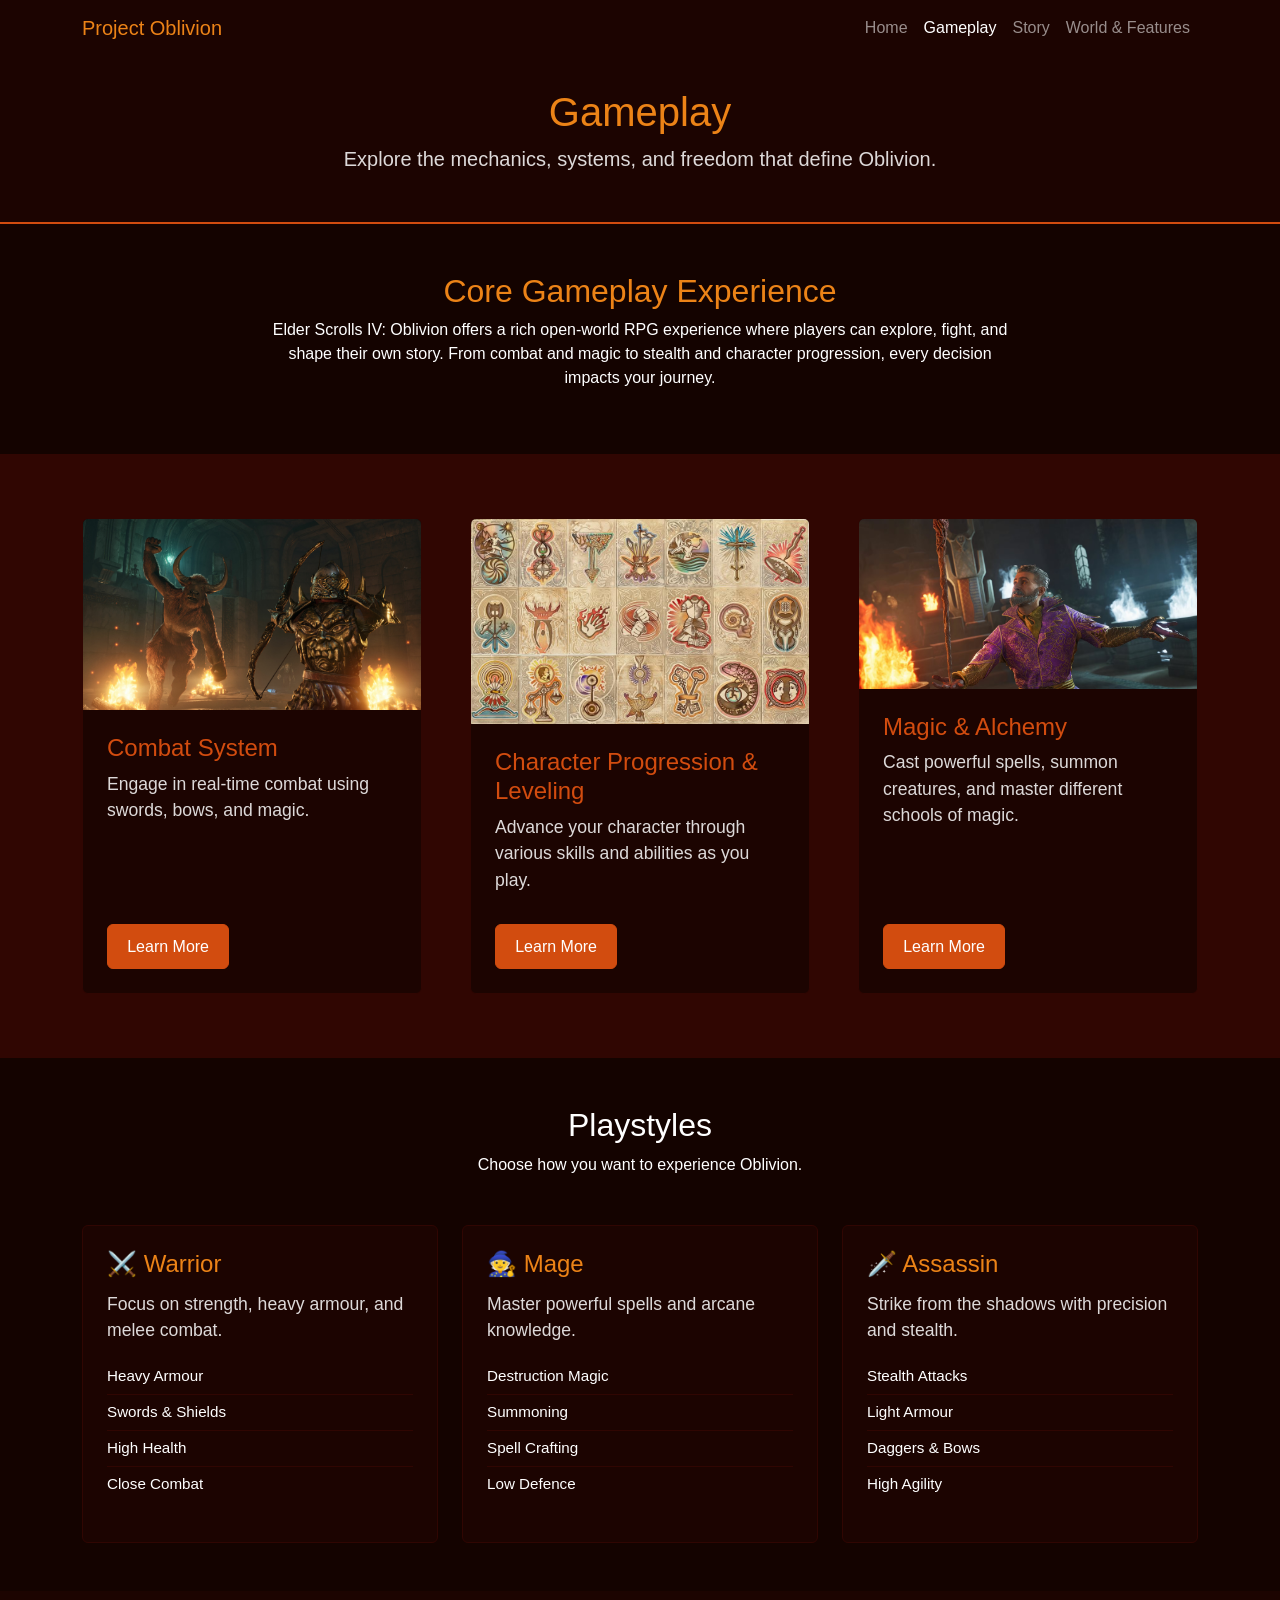
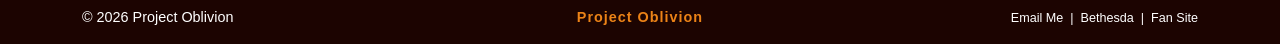
==== commit a0c845fc: "Change headings from h1 to h2 for improved semantic structure in modals" ====
--- a/gameplay.html
+++ b/gameplay.html
@@ -51,7 +51,7 @@
       </div>
     </section>
 
-    <section class="content-section">
+    <section class="content-section core-gameplay-section">
       <div class="container">
         <div class="row">
           <div class="col-lg-8 mx-auto text-center">
@@ -200,9 +200,11 @@
     </section>
 
   </main>
-  <footer class="text-white py-3 mt-auto">
+
+  <footer class="text-white py-3 mt-auto" role="contentinfo">
     <div class="container">
       <div class="row align-items-center text-center text-md-start">
+
         <div class="col-md-4 mb-2 mb-md-0">
           <span>&copy; 2026 Project Oblivion</span>
         </div>
@@ -213,9 +215,19 @@
 
         <div class="col-md-4 text-md-end">
           <small>
-            Disclaimer: This is a fan-made site for educational purposes.
+            <a href="mailto:jakelynch9320@gmail.com?subject=Oblivion%20Website%20Query"
+              class="text-white text-decoration-none">
+              Email Me
+            </a>
+            &nbsp;|&nbsp;
+            <a href="https://bethesda.net" target="_blank" rel="noopener" class="text-white text-decoration-none">
+              Bethesda
+            </a>
+            &nbsp;|&nbsp;
+            <span>Fan Site</span>
           </small>
         </div>
+
       </div>
     </div>
   </footer>
@@ -230,10 +242,9 @@
         </div>
 
         <div class="modal-body">
-          <img src="https://placehold.co/800x400?text=Combat+Gameplay" class="img-fluid modal-img mb-3"
-            alt="Combat gameplay">
-
-          <h1>Mastering Combat</h1>
+          <img src="images/combat-system.jpg" class="img-fluid modal-img mb-3" alt="Combat gameplay">
+
+          <h2>Mastering Combat</h2>
 
           <p>
             Oblivion's combat revolves around four weapon skills —
@@ -264,10 +275,9 @@
         </div>
 
         <div class="modal-body">
-          <img src="https://placehold.co/800x400?text=Character+Progression" class="img-fluid modal-img mb-3"
-            alt="Character progression">
-
-          <h1>Leveling System</h1>
+          <img src="images/character-progression.jpg" class="img-fluid modal-img mb-3" alt="Character progression">
+
+          <h2>Leveling System</h2>
 
           <p>
             In Oblivion, your skills improve by using them in gameplay.
@@ -299,10 +309,9 @@
         </div>
 
         <div class="modal-body">
-          <img src="https://placehold.co/800x400?text=Magic+%26+Alchemy" class="img-fluid modal-img mb-3"
-            alt="Magic and alchemy">
-
-          <h1>Arcane Systems</h1>
+          <img src="images/magic-modal.jpg" class="img-fluid modal-img mb-3" alt="Magic and alchemy">
+
+          <h2>Arcane Systems</h2>
 
           <p>
             Magic is divided into schools such as Destruction, Restoration, Illusion, Conjuration,
--- a/style.css
+++ b/style.css
@@ -204,13 +204,13 @@
     border-bottom: none;
 }
 
-.story-cards .card-body {
+.card-body {
     display: flex;
     flex-direction: column;
     height: 100%;
 }
 
-.story-cards .btn {
+.btn-card-bottom-left {
     margin-top: auto;
     align-self: flex-start;
 }
@@ -276,6 +276,17 @@
     border-color: var(--tiger-orange);
 }
 
+.core-gameplay-section {
+    padding-top: 3.0rem;
+    padding-bottom: 3.0rem;
+}
+
+.accordion-button:focus {
+    outline-offset: 4px !important;
+    background: #0d6efd !important;
+    color: black !important;
+}
+
 @media (min-width: 1200px) {
     .card {
         font-size: 1.1rem;
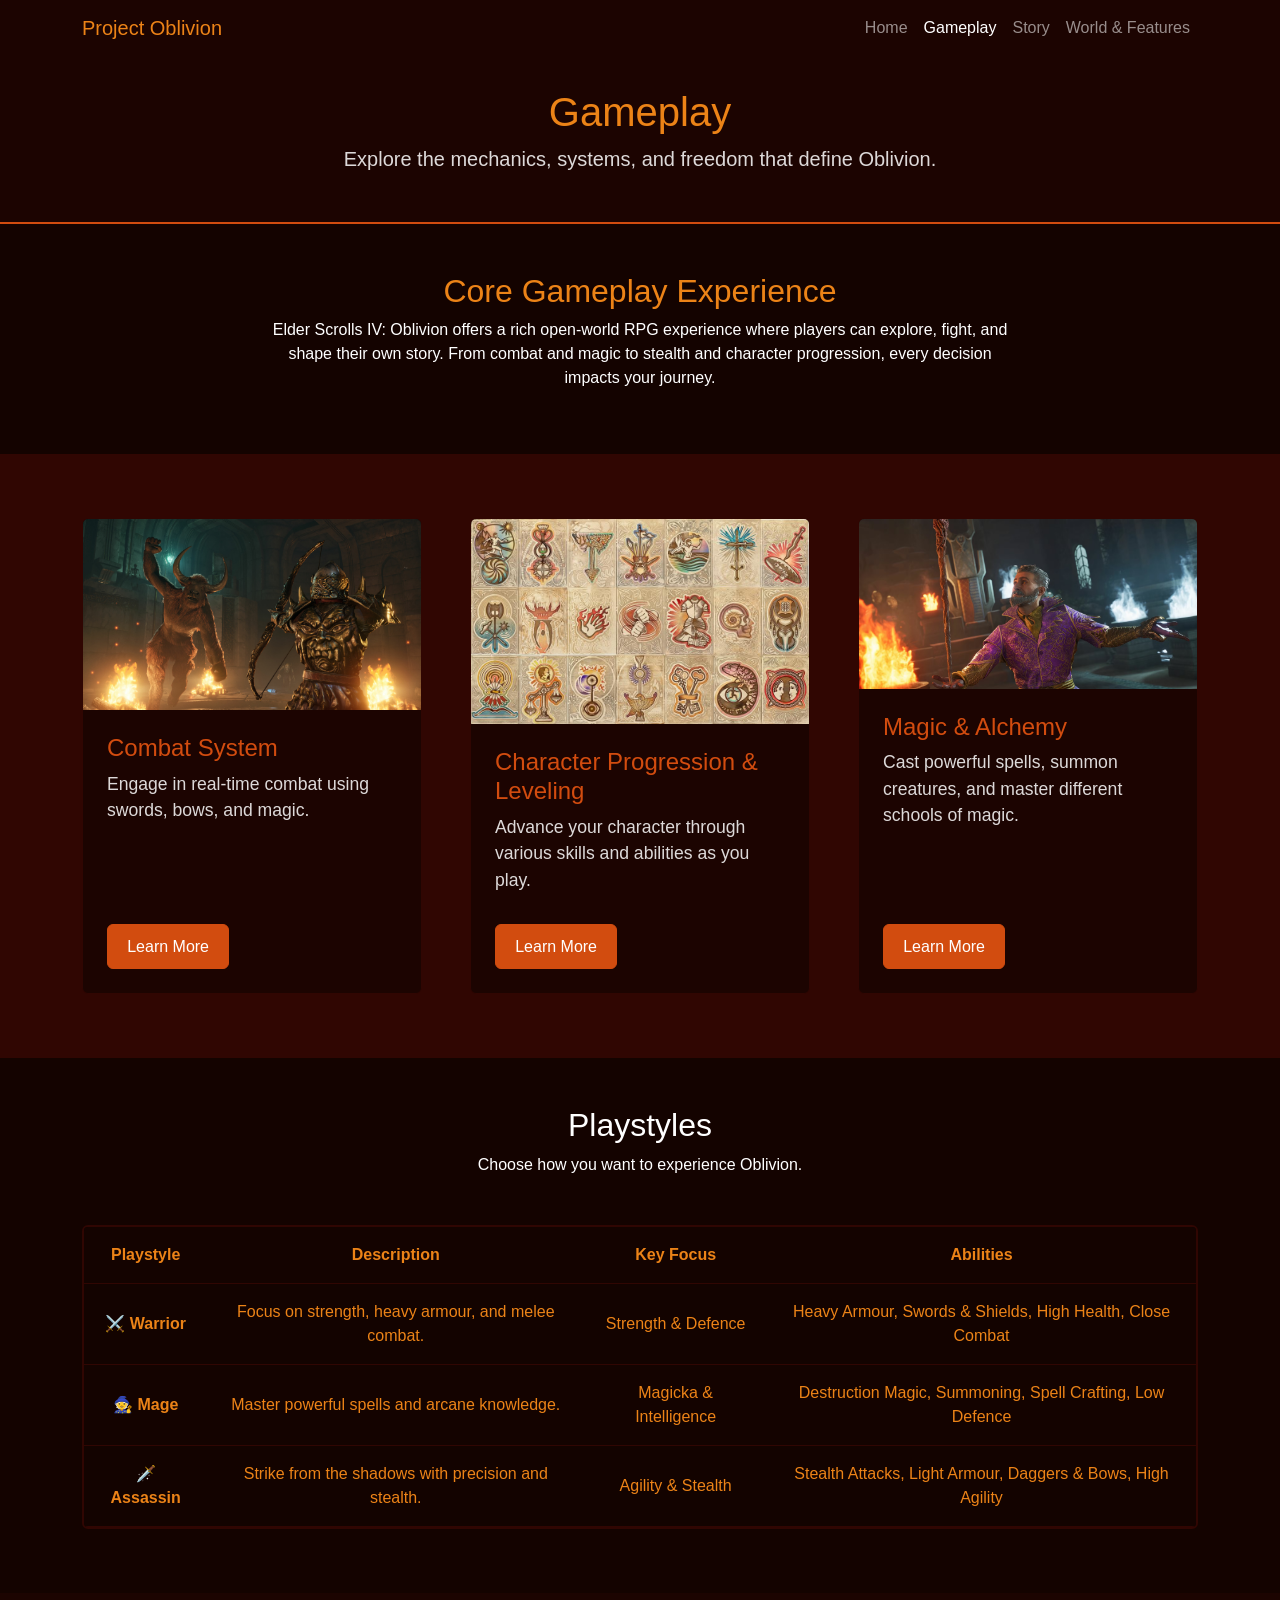
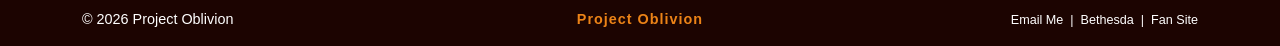
==== commit 79a5880f: "Refactor playstyle section to use a table for improved readability and structure; enhance CSS for cu" ====
--- a/gameplay.html
+++ b/gameplay.html
@@ -132,70 +132,55 @@
 
         <div class="text-center mb-5">
           <h2>Playstyles</h2>
-          <p>
-            Choose how you want to experience Oblivion.
-          </p>
-        </div>
-
-        <div class="row g-4">
-          <div class="col-md-4">
-            <article class="card playstyle-card h-100">
-              <div class="card-body d-flex flex-column">
-                <h4 class="playstyle-title">⚔️ Warrior</h4>
-                <p class="playstyle-text">
-                  Focus on strength, heavy armour, and melee combat.
-                </p>
-
-                <ul class="playstyle-list list-unstyled mt-auto">
-                  <li>Heavy Armour</li>
-                  <li>Swords & Shields</li>
-                  <li>High Health</li>
-                  <li>Close Combat</li>
-                </ul>
-
-              </div>
-            </article>
-          </div>
-
-          <div class="col-md-4">
-            <article class="card playstyle-card h-100">
-              <div class="card-body d-flex flex-column">
-                <h4 class="playstyle-title">🧙 Mage</h4>
-                <p class="playstyle-text">
-                  Master powerful spells and arcane knowledge.
-                </p>
-
-                <ul class="playstyle-list list-unstyled mt-auto">
-                  <li>Destruction Magic</li>
-                  <li>Summoning</li>
-                  <li>Spell Crafting</li>
-                  <li>Low Defence</li>
-                </ul>
-
-              </div>
-            </article>
-          </div>
-
-          <div class="col-md-4">
-            <article class="card playstyle-card h-100">
-              <div class="card-body d-flex flex-column">
-                <h4 class="playstyle-title">🗡️ Assassin</h4>
-                <p class="playstyle-text">
-                  Strike from the shadows with precision and stealth.
-                </p>
-
-                <ul class="playstyle-list list-unstyled mt-auto">
-                  <li>Stealth Attacks</li>
-                  <li>Light Armour</li>
-                  <li>Daggers & Bows</li>
-                  <li>High Agility</li>
-                </ul>
-
-              </div>
-            </article>
-          </div>
-
-        </div>
+          <p>Choose how you want to experience Oblivion.</p>
+        </div>
+
+        <div class="table-responsive">
+          <table class="table custom-table table-striped table-hover align-middle text-center">
+
+            <thead>
+              <tr>
+                <th>Playstyle</th>
+                <th>Description</th>
+                <th>Key Focus</th>
+                <th>Abilities</th>
+              </tr>
+            </thead>
+
+            <tbody>
+
+              <tr>
+                <td><strong>⚔️ Warrior</strong></td>
+                <td>Focus on strength, heavy armour, and melee combat.</td>
+                <td>Strength & Defence</td>
+                <td>
+                  Heavy Armour, Swords & Shields, High Health, Close Combat
+                </td>
+              </tr>
+
+              <tr>
+                <td><strong>🧙 Mage</strong></td>
+                <td>Master powerful spells and arcane knowledge.</td>
+                <td>Magicka & Intelligence</td>
+                <td>
+                  Destruction Magic, Summoning, Spell Crafting, Low Defence
+                </td>
+              </tr>
+
+              <tr>
+                <td><strong>🗡️ Assassin</strong></td>
+                <td>Strike from the shadows with precision and stealth.</td>
+                <td>Agility & Stealth</td>
+                <td>
+                  Stealth Attacks, Light Armour, Daggers & Bows, High Agility
+                </td>
+              </tr>
+
+            </tbody>
+
+          </table>
+        </div>
+
       </div>
     </section>
 
--- a/style.css
+++ b/style.css
@@ -6,7 +6,8 @@
     --tiger-orange: #EC8317;
 }
 
-html, body {
+html,
+body {
     height: 100%;
     margin: 0;
 }
@@ -67,10 +68,21 @@
     text-shadow: 0 0 10px rgba(236, 131, 23, 0.4);
 }
 
-.hero-slide-1 { background-image: url('images/hero1.jpg'); }
-.hero-slide-2 { background-image: url('images/hero2.jpg'); }
-.hero-slide-3 { background-image: url('images/hero3.jpg'); }
-.hero-slide-4 { background-image: url('images/hero4.jpg'); }
+.hero-slide-1 {
+    background-image: url('images/hero1.jpg');
+}
+
+.hero-slide-2 {
+    background-image: url('images/hero2.jpg');
+}
+
+.hero-slide-3 {
+    background-image: url('images/hero3.jpg');
+}
+
+.hero-slide-4 {
+    background-image: url('images/hero4.jpg');
+}
 
 .card {
     background-color: var(--coffee-bean-2);
@@ -287,6 +299,49 @@
     color: black !important;
 }
 
+.custom-table {
+    border: 2px solid var(--rich-mahogany) !important;
+    border-collapse: separate;
+    border-spacing: 0;
+    border-radius: 6px;
+    overflow: hidden;
+}
+
+
+.custom-table thead {
+    background-color: var(--coffee-bean);
+    border-bottom: 2px solid var(--spicy-orange);
+}
+
+.custom-table thead th {
+    color: var(--tiger-orange);
+    border-color: var(--rich-mahogany) !important;
+}
+
+.custom-table tbody tr {
+    background-color: var(--coffee-bean-2);
+    color: white;
+    border-color: var(--rich-mahogany);
+    transition: background-color 0.2s ease;
+}
+
+.custom-table tbody tr:hover {
+    background-color: rgba(236, 131, 23, 0.12);
+}
+
+.custom-table td,
+.custom-table thead th {
+    background-color: var(--coffee-bean) !important;
+    color: var(--tiger-orange) !important;
+    border-color: var(--rich-mahogany) !important;
+    padding: 1rem;
+}
+
+.custom-table.table-striped>tbody>tr:nth-of-type(odd)>* {
+    background-color: rgba(0, 0, 0, 0.08);
+    color: white;
+}
+
 @media (min-width: 1200px) {
     .card {
         font-size: 1.1rem;
@@ -308,5 +363,4 @@
         font-size: 1rem;
         padding: 0.6rem 1.2rem;
     }
-}
-
+}
